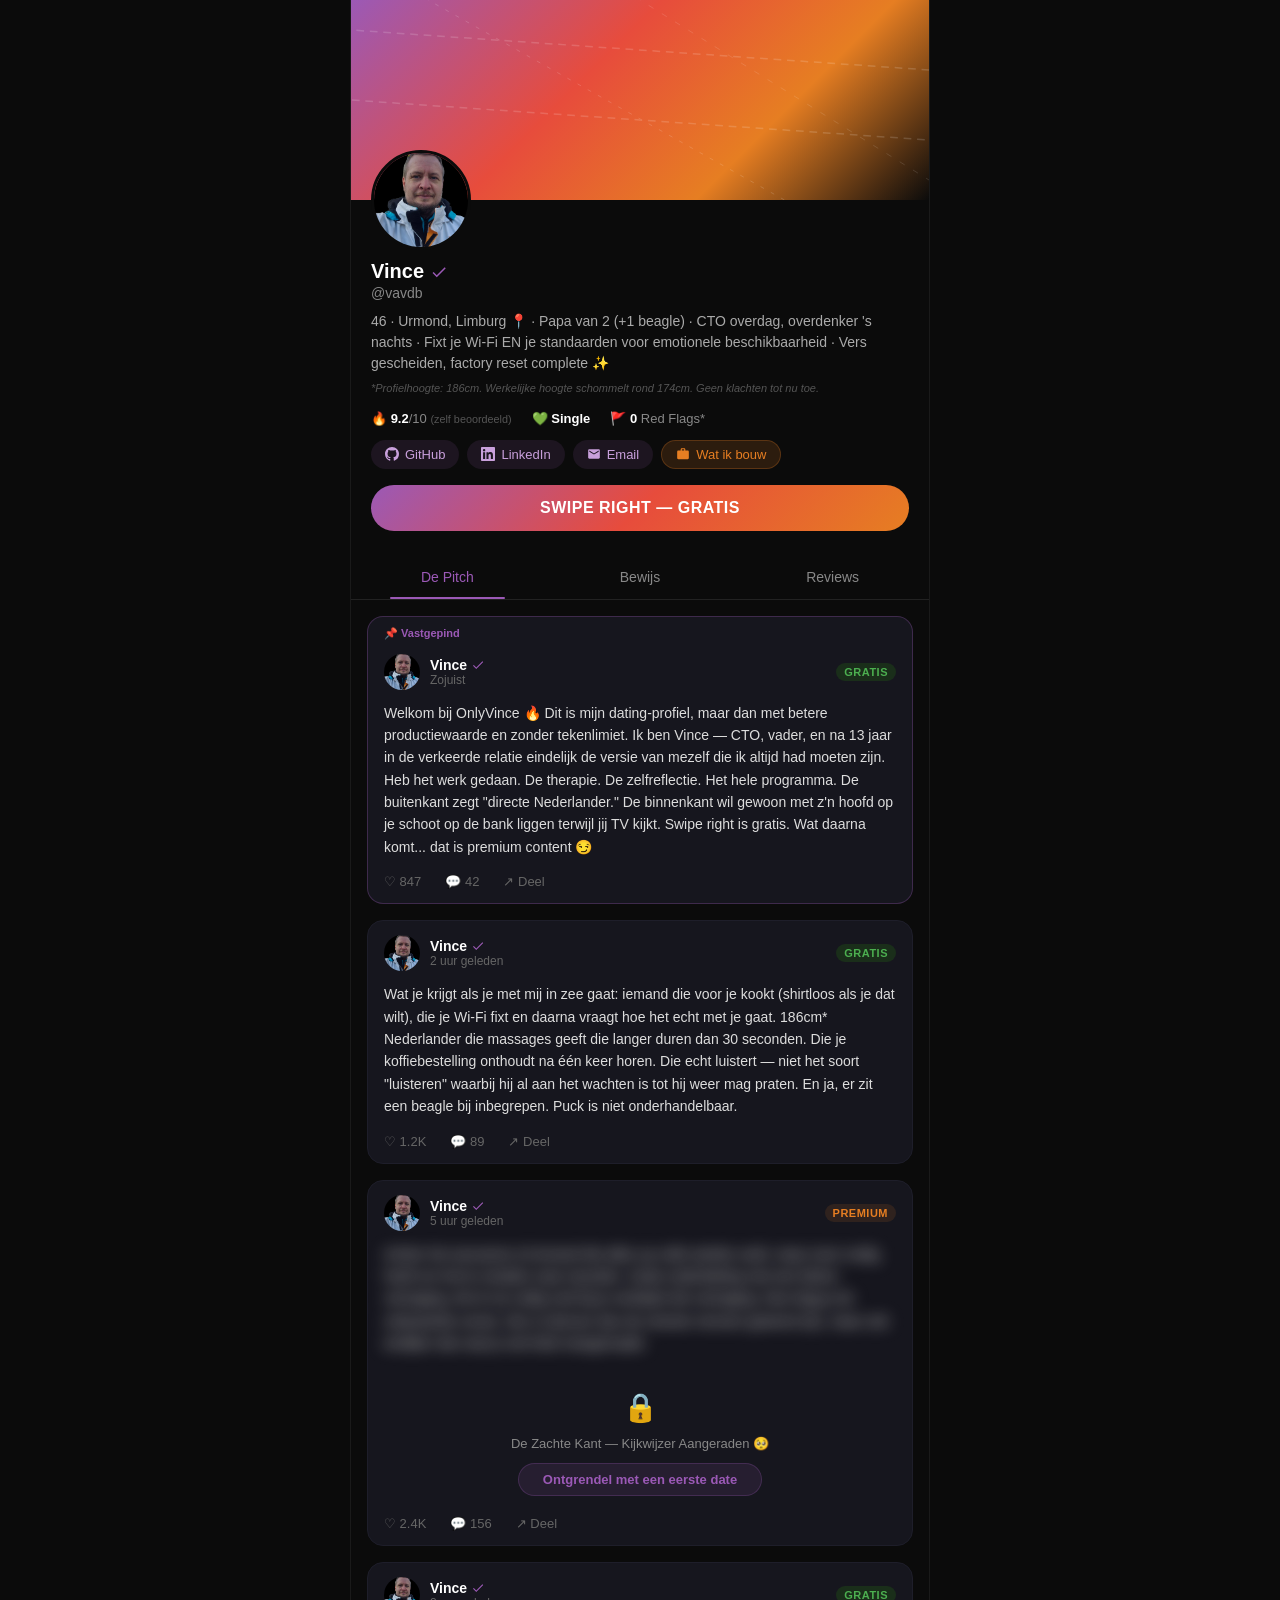
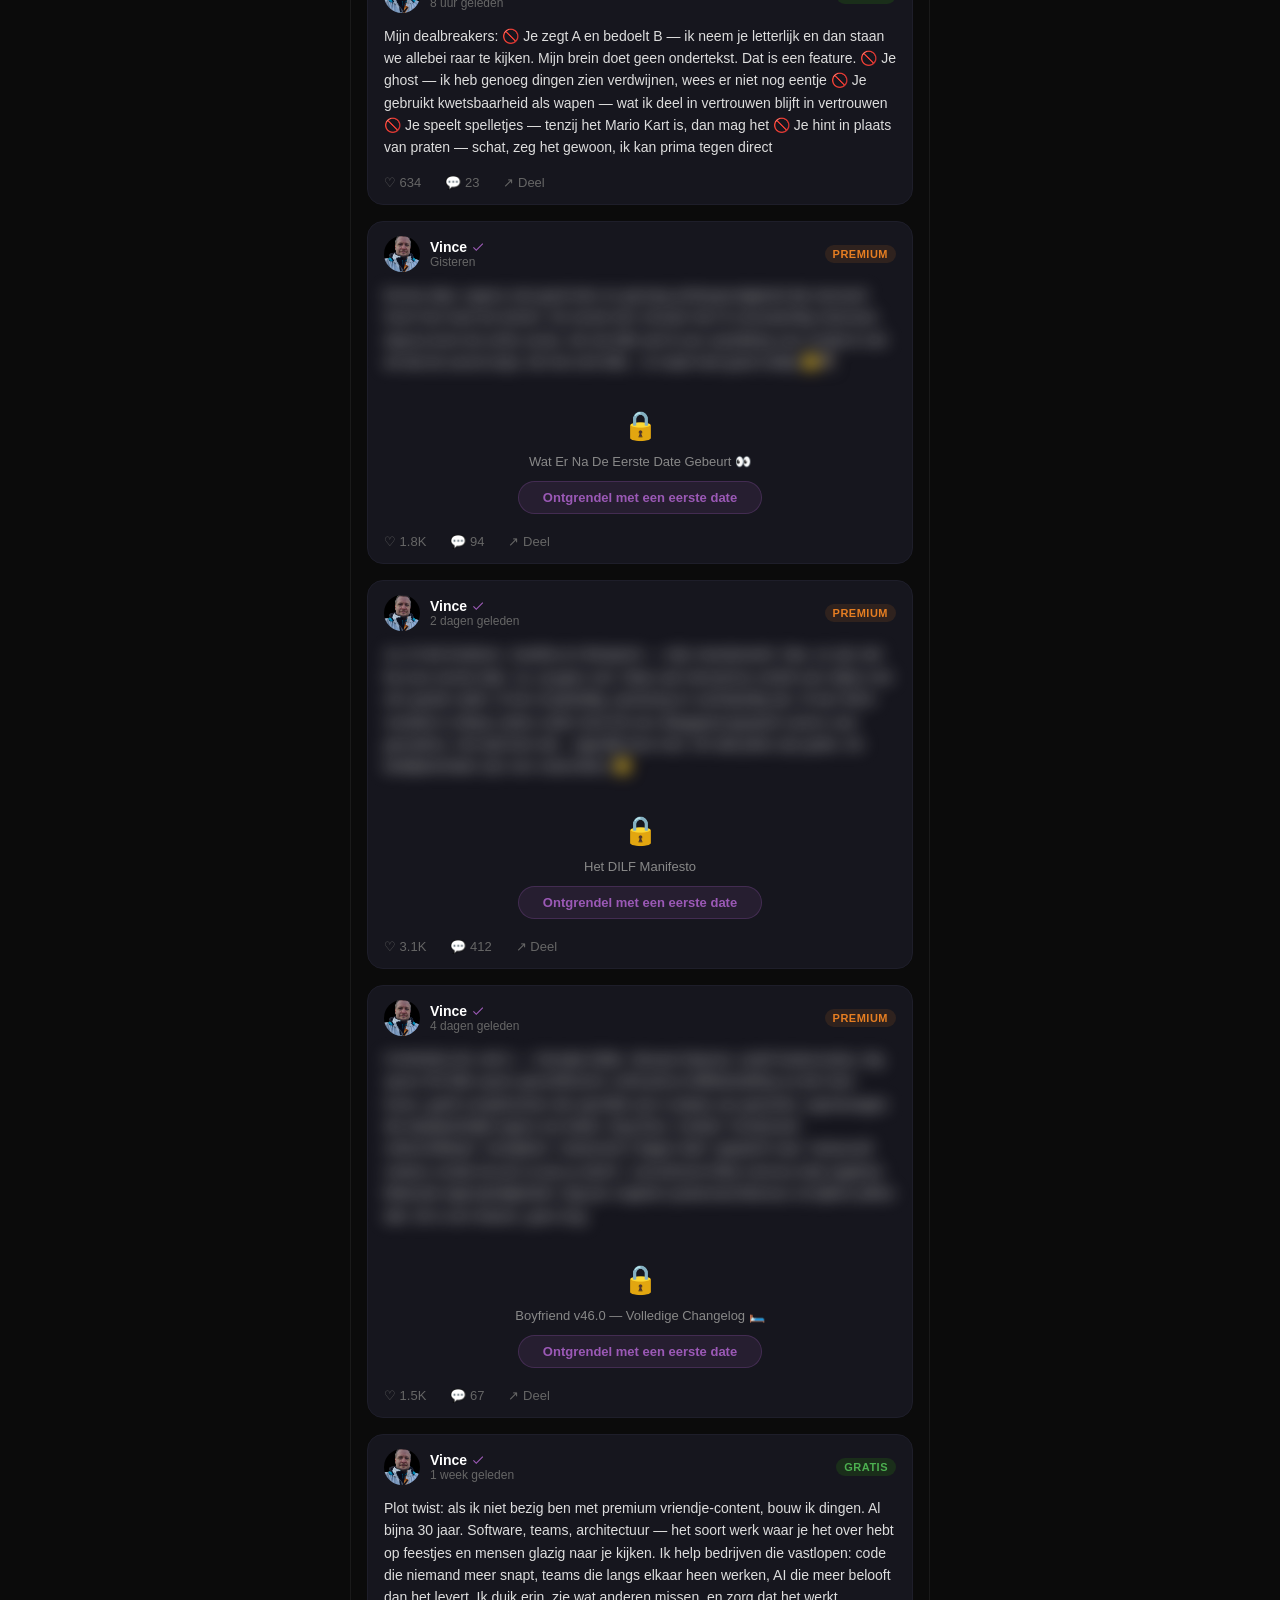
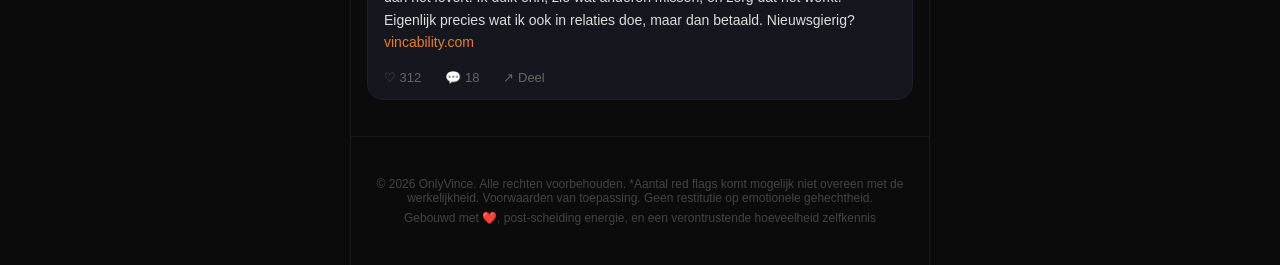
==== index2.html @ 075abcf3 "Add redesigned Dutch version with vincentologie visual identity New index2.html + styles2.css with p" ====
<!DOCTYPE html>
<html lang="nl">
<head>
  <meta charset="UTF-8">
  <meta name="viewport" content="width=device-width, initial-scale=1.0">
  <title>OnlyVince — Waarom Genoegen Nemen Met Minder?</title>
  <meta name="description" content="Vince. 46. Developer. Papa. Licht ontspoord. Accepteert nu sollicitaties.">
  <link rel="stylesheet" href="styles2.css">
  <link rel="icon" href="data:image/svg+xml,<svg xmlns='http://www.w3.org/2000/svg' viewBox='0 0 100 100'><text y='.9em' font-size='90'>🔥</text></svg>">
</head>
<body>
  <div class="page">

    <!-- Cover Banner -->
    <div class="cover">
      <svg viewBox="0 0 600 200" preserveAspectRatio="none">
        <line x1="0" y1="30" x2="600" y2="70" stroke="#fff" stroke-width="1.5" stroke-dasharray="8,6">
          <animate attributeName="stroke-dashoffset" from="0" to="-28" dur="2s" repeatCount="indefinite"/>
        </line>
        <line x1="0" y1="100" x2="600" y2="140" stroke="#fff" stroke-width="1.5" stroke-dasharray="8,6">
          <animate attributeName="stroke-dashoffset" from="0" to="28" dur="3s" repeatCount="indefinite"/>
        </line>
        <line x1="80" y1="0" x2="450" y2="200" stroke="#fff" stroke-width="1" stroke-dasharray="4,8">
          <animate attributeName="stroke-dashoffset" from="0" to="-24" dur="4s" repeatCount="indefinite"/>
        </line>
        <line x1="300" y1="0" x2="600" y2="180" stroke="#fff" stroke-width="0.8" stroke-dasharray="6,10">
          <animate attributeName="stroke-dashoffset" from="0" to="20" dur="5s" repeatCount="indefinite"/>
        </line>
      </svg>
    </div>

    <!-- Profile -->
    <div class="profile">
      <img src="assets/profile.jpg" alt="Vince" class="avatar">

      <div class="profile-name">
        Vince
        <svg class="verified" viewBox="0 0 24 24" width="18" height="18" fill="#9b59b6">
          <path d="M9 16.17L4.83 12l-1.42 1.41L9 19 21 7l-1.41-1.41L9 16.17z"/>
        </svg>
      </div>
      <div class="profile-handle">@vavdb</div>
      <div class="profile-bio">
        46 &middot; Urmond, Limburg 📍 &middot; Papa van 2 (+1 beagle) &middot; CTO overdag, overdenker 's nachts &middot; Fixt je Wi-Fi EN je standaarden voor emotionele beschikbaarheid &middot; Vers gescheiden, factory reset complete ✨
        <span class="fine-print">*Profielhoogte: 186cm. Werkelijke hoogte schommelt rond 174cm. Geen klachten tot nu toe.</span>
      </div>

      <!-- Dating Stats -->
      <div class="stats">
        <span>🔥 <strong>9.2</strong>/10 <small style="color:#555">(zelf beoordeeld)</small></span>
        <span>💚 <strong>Single</strong></span>
        <span>🚩 <strong>0</strong> Red Flags*</span>
      </div>

      <!-- Social Links -->
      <div class="social-links">
        <a href="https://github.com/vavdb" target="_blank" rel="noopener" class="social-link">
          <svg viewBox="0 0 24 24"><path d="M12 0C5.37 0 0 5.37 0 12c0 5.31 3.435 9.795 8.205 11.385.6.105.825-.255.825-.57 0-.285-.015-1.23-.015-2.235-3.015.555-3.795-.735-4.035-1.41-.135-.345-.72-1.41-1.23-1.695-.42-.225-1.02-.78-.015-.795.945-.015 1.62.87 1.845 1.23 1.08 1.815 2.805 1.305 3.495.99.105-.78.42-1.305.765-1.605-2.67-.3-5.46-1.335-5.46-5.925 0-1.305.465-2.385 1.23-3.225-.12-.3-.54-1.53.12-3.18 0 0 1.005-.315 3.3 1.23.96-.27 1.98-.405 3-.405s2.04.135 3 .405c2.295-1.56 3.3-1.23 3.3-1.23.66 1.65.24 2.88.12 3.18.765.84 1.23 1.905 1.23 3.225 0 4.605-2.805 5.625-5.475 5.925.435.375.81 1.095.81 2.22 0 1.605-.015 2.895-.015 3.3 0 .315.225.69.825.57A12.02 12.02 0 0024 12c0-6.63-5.37-12-12-12z"/></svg>
          GitHub
        </a>
        <a href="https://linkedin.com/in/vavdb" target="_blank" rel="noopener" class="social-link">
          <svg viewBox="0 0 24 24"><path d="M20.447 20.452h-3.554v-5.569c0-1.328-.027-3.037-1.852-3.037-1.853 0-2.136 1.445-2.136 2.939v5.667H9.351V9h3.414v1.561h.046c.477-.9 1.637-1.85 3.37-1.85 3.601 0 4.267 2.37 4.267 5.455v6.286zM5.337 7.433a2.062 2.062 0 01-2.063-2.065 2.064 2.064 0 112.063 2.065zm1.782 13.019H3.555V9h3.564v11.452zM22.225 0H1.771C.792 0 0 .774 0 1.729v20.542C0 23.227.792 24 1.771 24h20.451C23.2 24 24 23.227 24 22.271V1.729C24 .774 23.2 0 22.222 0h.003z"/></svg>
          LinkedIn
        </a>
        <a href="mailto:vince@onlyvince.net" class="social-link">
          <svg viewBox="0 0 24 24"><path d="M20 4H4c-1.1 0-2 .9-2 2v12c0 1.1.9 2 2 2h16c1.1 0 2-.9 2-2V6c0-1.1-.9-2-2-2zm0 4l-8 5-8-5V6l8 5 8-5v2z"/></svg>
          Email
        </a>
        <a href="https://www.vincability.com/" target="_blank" rel="noopener" class="social-link accent">
          <svg viewBox="0 0 24 24"><path d="M20 6h-4V4c0-1.11-.89-2-2-2h-4c-1.11 0-2 .89-2 2v2H4c-1.11 0-2 .89-2 2v11c0 1.11.89 2 2 2h16c1.11 0 2-.89 2-2V8c0-1.11-.89-2-2-2zm-6 0h-4V4h4v2z"/></svg>
          Wat ik bouw
        </a>
      </div>

      <!-- Subscribe / Swipe Right -->
      <a href="https://wa.me/31612960436?text=Ik%20heb%20naar%20rechts%20geswiped%20%F0%9F%91%80" class="subscribe-btn" target="_blank" rel="noopener">
        Swipe Right — Gratis
      </a>
    </div>

    <!-- Tabs -->
    <div class="tabs">
      <div class="tab active">De Pitch</div>
      <div class="tab">Bewijs</div>
      <div class="tab">Reviews</div>
    </div>

    <!-- Feed -->
    <div class="feed">

      <!-- Pinned Post: De Pitch -->
      <div class="post pinned">
        <div class="pinned-badge">📌 Vastgepind</div>
        <div class="post-header">
          <img src="assets/profile.jpg" alt="Vince" class="post-avatar">
          <div class="post-meta">
            <div class="post-author">
              Vince
              <svg class="verified" viewBox="0 0 24 24" width="14" height="14" fill="#9b59b6">
                <path d="M9 16.17L4.83 12l-1.42 1.41L9 19 21 7l-1.41-1.41L9 16.17z"/>
              </svg>
            </div>
            <div class="post-time">Zojuist</div>
          </div>
          <span class="post-label free">Gratis</span>
        </div>
        <div class="post-body">
          <p class="post-text">Welkom bij OnlyVince 🔥 Dit is mijn dating-profiel, maar dan met betere productiewaarde en zonder tekenlimiet. Ik ben Vince — CTO, vader, en na 13 jaar in de verkeerde relatie eindelijk de versie van mezelf die ik altijd had moeten zijn. Heb het werk gedaan. De therapie. De zelfreflectie. Het hele programma. De buitenkant zegt "directe Nederlander." De binnenkant wil gewoon met z'n hoofd op je schoot op de bank liggen terwijl jij TV kijkt. Swipe right is gratis. Wat daarna komt... dat is premium content 😏</p>
        </div>
        <div class="post-actions">
          <span class="post-action" onclick="showToast('❤️ Dit vind je leuk')">♡ 847</span>
          <span class="post-action" onclick="showToast('💬 Stuur liever een DM')">💬 42</span>
          <span class="post-action" onclick="showToast('🔗 Deel me met je single vriendinnen')">↗ Deel</span>
        </div>
      </div>

      <!-- Free Post: Wat ik meebring -->
      <div class="post">
        <div class="post-header">
          <img src="assets/profile.jpg" alt="Vince" class="post-avatar">
          <div class="post-meta">
            <div class="post-author">
              Vince
              <svg class="verified" viewBox="0 0 24 24" width="14" height="14" fill="#9b59b6">
                <path d="M9 16.17L4.83 12l-1.42 1.41L9 19 21 7l-1.41-1.41L9 16.17z"/>
              </svg>
            </div>
            <div class="post-time">2 uur geleden</div>
          </div>
          <span class="post-label free">Gratis</span>
        </div>
        <div class="post-body">
          <p class="post-text">Wat je krijgt als je met mij in zee gaat: iemand die voor je kookt (shirtloos als je dat wilt), die je Wi-Fi fixt en daarna vraagt hoe het echt met je gaat. 186cm* Nederlander die massages geeft die langer duren dan 30 seconden. Die je koffiebestelling onthoudt na één keer horen. Die echt luistert — niet het soort "luisteren" waarbij hij al aan het wachten is tot hij weer mag praten. En ja, er zit een beagle bij inbegrepen. Puck is niet onderhandelbaar.</p>
        </div>
        <div class="post-actions">
          <span class="post-action" onclick="showToast('❤️ Dit vind je leuk')">♡ 1.2K</span>
          <span class="post-action" onclick="showToast('💬 Stuur liever een DM')">💬 89</span>
          <span class="post-action" onclick="showToast('🔗 Deel me met je single vriendinnen')">↗ Deel</span>
        </div>
      </div>

      <!-- Premium Post: Echte Gevoelens -->
      <div class="post">
        <div class="post-header">
          <img src="assets/profile.jpg" alt="Vince" class="post-avatar">
          <div class="post-meta">
            <div class="post-author">
              Vince
              <svg class="verified" viewBox="0 0 24 24" width="14" height="14" fill="#9b59b6">
                <path d="M9 16.17L4.83 12l-1.42 1.41L9 19 21 7l-1.41-1.41L9 16.17z"/>
              </svg>
            </div>
            <div class="post-time">5 uur geleden</div>
          </div>
          <span class="post-label premium">Premium</span>
        </div>
        <div class="post-body">
          <p class="post-text blurred">Achter het sarcasme zit iemand die alles op volle sterkte voelt, maar even nodig heeft om het te vertalen naar woorden. Zoals ondertiteling met een kleine vertraging. Als ik me veilig voel bij je verdwijnt die vertraging. Dan krijg je de onbewerkte versie. Die is intenser dan de meeste mensen gewend zijn, maar ook eerlijker dan wat je ooit hebt meegemaakt.</p>
        </div>
        <div class="locked-overlay">
          <div class="lock-icon">🔒</div>
          <div class="lock-text">De Zachte Kant — Kijkwijzer Aangeraden 🥺</div>
          <button class="unlock-btn" onclick="window.open('https://wa.me/31612960436?text=Ik%20wil%20de%20premium%20content%20ontgrendelen%20%F0%9F%94%93','_blank')">Ontgrendel met een eerste date</button>
        </div>
        <div class="post-actions">
          <span class="post-action">♡ 2.4K</span>
          <span class="post-action">💬 156</span>
          <span class="post-action">↗ Deel</span>
        </div>
      </div>

      <!-- Free Post: Dealbreakers -->
      <div class="post">
        <div class="post-header">
          <img src="assets/profile.jpg" alt="Vince" class="post-avatar">
          <div class="post-meta">
            <div class="post-author">
              Vince
              <svg class="verified" viewBox="0 0 24 24" width="14" height="14" fill="#9b59b6">
                <path d="M9 16.17L4.83 12l-1.42 1.41L9 19 21 7l-1.41-1.41L9 16.17z"/>
              </svg>
            </div>
            <div class="post-time">8 uur geleden</div>
          </div>
          <span class="post-label free">Gratis</span>
        </div>
        <div class="post-body">
          <p class="post-text">Mijn dealbreakers: 🚫 Je zegt A en bedoelt B — ik neem je letterlijk en dan staan we allebei raar te kijken. Mijn brein doet geen ondertekst. Dat is een feature. 🚫 Je ghost — ik heb genoeg dingen zien verdwijnen, wees er niet nog eentje 🚫 Je gebruikt kwetsbaarheid als wapen — wat ik deel in vertrouwen blijft in vertrouwen 🚫 Je speelt spelletjes — tenzij het Mario Kart is, dan mag het 🚫 Je hint in plaats van praten — schat, zeg het gewoon, ik kan prima tegen direct</p>
        </div>
        <div class="post-actions">
          <span class="post-action" onclick="showToast('❤️ Dit vind je leuk')">♡ 634</span>
          <span class="post-action" onclick="showToast('💬 Stuur liever een DM')">💬 23</span>
          <span class="post-action" onclick="showToast('🔗 Deel me met je single vriendinnen')">↗ Deel</span>
        </div>
      </div>

      <!-- Premium Post: Hoe een date eruitziet -->
      <div class="post">
        <div class="post-header">
          <img src="assets/profile.jpg" alt="Vince" class="post-avatar">
          <div class="post-meta">
            <div class="post-author">
              Vince
              <svg class="verified" viewBox="0 0 24 24" width="14" height="14" fill="#9b59b6">
                <path d="M9 16.17L4.83 12l-1.42 1.41L9 19 21 7l-1.41-1.41L9 16.17z"/>
              </svg>
            </div>
            <div class="post-time">Gisteren</div>
          </div>
          <span class="post-label premium">Premium</span>
        </div>
        <div class="post-body">
          <p class="post-text blurred">Eerste date: ergens met goed eten en genoeg achtergrondgeluid dat niemand hoort hoe hard we lachen. De eerste tien minuten ben ik zenuwachtig charmant, daarna komt de echte versie. Als het klikt stel ik een wandeling voor omdat ik niet wil dat de avond stopt. Als het echt klikt... ik maak heel goed ontbijt 😏🍳</p>
        </div>
        <div class="locked-overlay">
          <div class="lock-icon">🔒</div>
          <div class="lock-text">Wat Er Na De Eerste Date Gebeurt 👀</div>
          <button class="unlock-btn" onclick="window.open('https://wa.me/31612960436?text=Ik%20wil%20de%20premium%20content%20ontgrendelen%20%F0%9F%94%93','_blank')">Ontgrendel met een eerste date</button>
        </div>
        <div class="post-actions">
          <span class="post-action">♡ 1.8K</span>
          <span class="post-action">💬 94</span>
          <span class="post-action">↗ Deel</span>
        </div>
      </div>

      <!-- Premium Post: Het vader-ding -->
      <div class="post">
        <div class="post-header">
          <img src="assets/profile.jpg" alt="Vince" class="post-avatar">
          <div class="post-meta">
            <div class="post-author">
              Vince
              <svg class="verified" viewBox="0 0 24 24" width="14" height="14" fill="#9b59b6">
                <path d="M9 16.17L4.83 12l-1.42 1.41L9 19 21 7l-1.41-1.41L9 16.17z"/>
              </svg>
            </div>
            <div class="post-time">2 dagen geleden</div>
          </div>
          <span class="post-label premium">Premium</span>
        </div>
        <div class="post-body">
          <p class="post-text blurred">Ja, ik heb kinderen. Josefina en Benjamin — mijn meesterwerk. Nee, ze zijn niet bij onze eerste date. Ja, zij gaan voor. Maar wat niemand je vertelt over daten met een goede vader: ik kan al geduldig, aanwezig en zachtaardig zijn. Ik kan IKEA-meubels in elkaar zetten onder druk EN een diepgaand gesprek voeren over gevoelens. Het dad bod valt... eigenlijk best mee. De dad jokes zijn gratis. De bedtijdverhalen zijn voor subscribers 😏</p>
        </div>
        <div class="locked-overlay">
          <div class="lock-icon">🔒</div>
          <div class="lock-text">Het DILF Manifesto</div>
          <button class="unlock-btn" onclick="window.open('https://wa.me/31612960436?text=Ik%20wil%20de%20premium%20content%20ontgrendelen%20%F0%9F%94%93','_blank')">Ontgrendel met een eerste date</button>
        </div>
        <div class="post-actions">
          <span class="post-action">♡ 3.1K</span>
          <span class="post-action">💬 412</span>
          <span class="post-action">↗ Deel</span>
        </div>
      </div>

      <!-- Premium Post: Boyfriend Changelog -->
      <div class="post">
        <div class="post-header">
          <img src="assets/profile.jpg" alt="Vince" class="post-avatar">
          <div class="post-meta">
            <div class="post-author">
              Vince
              <svg class="verified" viewBox="0 0 24 24" width="14" height="14" fill="#9b59b6">
                <path d="M9 16.17L4.83 12l-1.42 1.41L9 19 21 7l-1.41-1.41L9 16.17z"/>
              </svg>
            </div>
            <div class="post-time">4 dagen geleden</div>
          </div>
          <span class="post-label premium">Premium</span>
        </div>
        <div class="post-body">
          <p class="post-text blurred">CHANGELOG v46.0 — Vriendje Editie. Nieuwe features: actief luistermodus, big spoon EN little spoon gecertificeerd, onthoudt je koffiebestelling na één keer horen, geeft complimenten die specifiek zijn in plaats van generiek, rugmassages die daadwerkelijk ergens toe leiden. Bug fixes: module "emotioneel onbeschikbaar" verwijderd, "antwoordt 3 dagen later" gepatcht naar "antwoordt meteen omdat hij toch al aan je dacht", commitment-fobie memory leak opgelost. Bekende eigenaardigheden: legt per ongeluk systeemarchitectuur uit tijdens pillow talk. Dit is een feature, geen bug.</p>
        </div>
        <div class="locked-overlay">
          <div class="lock-icon">🔒</div>
          <div class="lock-text">Boyfriend v46.0 — Volledige Changelog 🛏️</div>
          <button class="unlock-btn" onclick="window.open('https://wa.me/31612960436?text=Ik%20wil%20de%20premium%20content%20ontgrendelen%20%F0%9F%94%93','_blank')">Ontgrendel met een eerste date</button>
        </div>
        <div class="post-actions">
          <span class="post-action">♡ 1.5K</span>
          <span class="post-action">💬 67</span>
          <span class="post-action">↗ Deel</span>
        </div>
      </div>

      <!-- Free Post: Wat ik bouw als ik niet hier ben -->
      <div class="post">
        <div class="post-header">
          <img src="assets/profile.jpg" alt="Vince" class="post-avatar">
          <div class="post-meta">
            <div class="post-author">
              Vince
              <svg class="verified" viewBox="0 0 24 24" width="14" height="14" fill="#9b59b6">
                <path d="M9 16.17L4.83 12l-1.42 1.41L9 19 21 7l-1.41-1.41L9 16.17z"/>
              </svg>
            </div>
            <div class="post-time">1 week geleden</div>
          </div>
          <span class="post-label free">Gratis</span>
        </div>
        <div class="post-body">
          <p class="post-text">Plot twist: als ik niet bezig ben met premium vriendje-content, bouw ik dingen. Al bijna 30 jaar. Software, teams, architectuur — het soort werk waar je het over hebt op feestjes en mensen glazig naar je kijken. Ik help bedrijven die vastlopen: code die niemand meer snapt, teams die langs elkaar heen werken, AI die meer belooft dan het levert. Ik duik erin, zie wat anderen missen, en zorg dat het werkt. Eigenlijk precies wat ik ook in relaties doe, maar dan betaald. Nieuwsgierig? <a href="https://www.vincability.com/" target="_blank" rel="noopener" style="color:#e67e22;">vincability.com</a></p>
        </div>
        <div class="post-actions">
          <span class="post-action" onclick="showToast('❤️ Dit vind je leuk')">♡ 312</span>
          <span class="post-action" onclick="showToast('💬 Stuur liever een DM')">💬 18</span>
          <span class="post-action" onclick="showToast('🔗 Deel me met je single vriendinnen')">↗ Deel</span>
        </div>
      </div>

    </div>

    <!-- Footer -->
    <div class="site-footer">
      <p>&copy; 2026 OnlyVince. Alle rechten voorbehouden. *Aantal red flags komt mogelijk niet overeen met de werkelijkheid. Voorwaarden van toepassing. Geen restitutie op emotionele gehechtheid.</p>
      <p style="margin-top:6px;">Gebouwd met ❤️, post-scheiding energie, en een verontrustende hoeveelheid zelfkennis</p>
    </div>

  </div>

  <!-- Toast -->
  <div class="toast" id="toast"></div>

  <script>
    function showToast(message) {
      const toast = document.getElementById('toast');
      toast.textContent = message;
      toast.classList.add('show');
      setTimeout(() => toast.classList.remove('show'), 2500);
    }
  </script>
</body>
</html>
---- styles2.css ----
* {
  margin: 0;
  padding: 0;
  box-sizing: border-box;
}

body {
  background: #0b0b0b;
  color: #fff;
  font-family: -apple-system, BlinkMacSystemFont, 'Segoe UI', Roboto, Helvetica, Arial, sans-serif;
  min-height: 100vh;
  display: flex;
  justify-content: center;
}

a {
  color: inherit;
  text-decoration: none;
}

.page {
  width: 100%;
  max-width: 580px;
  border-left: 1px solid #1a1a1a;
  border-right: 1px solid #1a1a1a;
  min-height: 100vh;
}

/* Cover Banner */
.cover {
  height: 200px;
  background: linear-gradient(135deg, #9b59b6 0%, #e74c3c 40%, #e67e22 70%, #0b0b0b 100%);
  position: relative;
  overflow: hidden;
}

.cover svg {
  position: absolute;
  top: 0;
  left: 0;
  width: 100%;
  height: 100%;
  opacity: 0.15;
}

/* Profile Section */
.profile {
  position: relative;
  padding: 60px 20px 16px;
}

.avatar {
  position: absolute;
  top: -50px;
  left: 20px;
  width: 100px;
  height: 100px;
  border-radius: 50%;
  border: 3px solid #0b0b0b;
  object-fit: cover;
  background: #1a1a2e;
}

.profile-name {
  font-size: 20px;
  font-weight: 700;
  display: flex;
  align-items: center;
  gap: 6px;
}

.verified {
  color: #9b59b6;
  font-size: 16px;
}

.profile-handle {
  color: #888;
  font-size: 14px;
  margin-top: 2px;
}

.profile-bio {
  color: #aaa;
  font-size: 14px;
  margin-top: 10px;
  line-height: 1.5;
}

.profile-bio .fine-print {
  display: block;
  margin-top: 6px;
  font-size: 11px;
  color: #555;
  font-style: italic;
}

/* Stats Row */
.stats {
  display: flex;
  gap: 20px;
  margin-top: 14px;
  font-size: 13px;
  color: #888;
}

.stats span strong {
  color: #fff;
}

/* Social Links */
.social-links {
  display: flex;
  flex-wrap: wrap;
  gap: 8px;
  margin-top: 14px;
}

.social-link {
  background: rgba(155, 89, 182, 0.12);
  color: #c9a0dc;
  padding: 6px 14px;
  border-radius: 20px;
  font-size: 13px;
  font-weight: 500;
  transition: background 0.2s, transform 0.1s;
  display: flex;
  align-items: center;
  gap: 6px;
}

.social-link:hover {
  background: rgba(155, 89, 182, 0.22);
  transform: translateY(-1px);
}

.social-link svg {
  width: 14px;
  height: 14px;
  fill: currentColor;
}

.social-link.accent {
  background: rgba(230, 126, 34, 0.15);
  color: #e67e22;
  border: 1px solid rgba(230, 126, 34, 0.25);
}

.social-link.accent:hover {
  background: rgba(230, 126, 34, 0.25);
}

/* Subscribe Button */
.subscribe-btn {
  display: block;
  width: 100%;
  margin-top: 16px;
  padding: 14px;
  background: linear-gradient(135deg, #9b59b6, #e74c3c, #e67e22);
  color: #fff;
  border: none;
  border-radius: 24px;
  font-size: 16px;
  font-weight: 700;
  cursor: pointer;
  text-align: center;
  text-transform: uppercase;
  letter-spacing: 0.5px;
  transition: opacity 0.2s, transform 0.1s;
}

.subscribe-btn:hover {
  opacity: 0.9;
  transform: translateY(-1px);
}

/* Tabs */
.tabs {
  display: flex;
  border-bottom: 1px solid #222;
  margin-top: 8px;
}

.tab {
  flex: 1;
  text-align: center;
  padding: 14px 0;
  font-size: 14px;
  font-weight: 500;
  color: #888;
  cursor: pointer;
  position: relative;
  transition: color 0.2s;
}

.tab:hover {
  color: #aaa;
}

.tab.active {
  color: #9b59b6;
}

.tab.active::after {
  content: '';
  position: absolute;
  bottom: 0;
  left: 20%;
  right: 20%;
  height: 2px;
  background: #9b59b6;
  border-radius: 2px;
}

/* Feed */
.feed {
  padding: 16px;
  display: flex;
  flex-direction: column;
  gap: 16px;
}

/* Post */
.post {
  background: #16161e;
  border-radius: 16px;
  overflow: hidden;
  border: 1px solid #1e1e2a;
}

.post-header {
  display: flex;
  align-items: center;
  gap: 10px;
  padding: 14px 16px 0;
}

.post-avatar {
  width: 36px;
  height: 36px;
  border-radius: 50%;
  object-fit: cover;
}

.post-meta {
  flex: 1;
}

.post-author {
  font-size: 14px;
  font-weight: 600;
  display: flex;
  align-items: center;
  gap: 4px;
}

.post-author .verified {
  font-size: 12px;
}

.post-time {
  font-size: 12px;
  color: #666;
}

.post-label {
  font-size: 11px;
  padding: 3px 8px;
  border-radius: 10px;
  font-weight: 600;
  text-transform: uppercase;
  letter-spacing: 0.5px;
}

.post-label.free {
  background: #1a2e1a;
  color: #4caf50;
}

.post-label.premium {
  background: rgba(230, 126, 34, 0.12);
  color: #e67e22;
}

.post-body {
  padding: 12px 16px 16px;
}

.post-text {
  font-size: 14px;
  line-height: 1.6;
  color: #ddd;
}

.post-text.blurred {
  filter: blur(8px);
  user-select: none;
  pointer-events: none;
}

/* Locked Overlay */
.locked-overlay {
  display: flex;
  flex-direction: column;
  align-items: center;
  justify-content: center;
  padding: 20px;
  text-align: center;
  gap: 8px;
}

.locked-overlay .lock-icon {
  font-size: 28px;
  margin-bottom: 4px;
}

.locked-overlay .lock-text {
  color: #888;
  font-size: 13px;
}

.locked-overlay .unlock-btn {
  background: rgba(155, 89, 182, 0.12);
  color: #9b59b6;
  border: 1px solid rgba(155, 89, 182, 0.25);
  padding: 8px 24px;
  border-radius: 20px;
  font-size: 13px;
  font-weight: 600;
  cursor: pointer;
  margin-top: 4px;
  transition: background 0.2s;
}

.locked-overlay .unlock-btn:hover {
  background: rgba(155, 89, 182, 0.25);
}

/* Post Actions */
.post-actions {
  display: flex;
  gap: 24px;
  padding: 0 16px 14px;
  color: #666;
  font-size: 13px;
}

.post-action {
  display: flex;
  align-items: center;
  gap: 6px;
  cursor: pointer;
  transition: color 0.2s;
}

.post-action:hover {
  color: #9b59b6;
}

/* Pinned Post */
.post.pinned {
  border-color: rgba(155, 89, 182, 0.3);
  border-width: 1px;
}

.pinned-badge {
  font-size: 11px;
  color: #9b59b6;
  display: flex;
  align-items: center;
  gap: 4px;
  padding: 10px 16px 0;
  font-weight: 600;
}

/* Footer */
.site-footer {
  text-align: center;
  padding: 40px 20px;
  color: #444;
  font-size: 12px;
  border-top: 1px solid #1a1a1a;
  margin-top: 20px;
}

.site-footer a {
  color: #9b59b6;
}

/* Toast notification */
.toast {
  position: fixed;
  bottom: 30px;
  left: 50%;
  transform: translateX(-50%) translateY(100px);
  background: #1a1a2e;
  color: #9b59b6;
  padding: 12px 24px;
  border-radius: 12px;
  border: 1px solid #9b59b6;
  font-size: 14px;
  font-weight: 500;
  opacity: 0;
  transition: transform 0.3s ease, opacity 0.3s ease;
  z-index: 100;
  pointer-events: none;
}

.toast.show {
  transform: translateX(-50%) translateY(0);
  opacity: 1;
}

/* Responsive */
@media (max-width: 580px) {
  .page {
    border: none;
  }

  .cover {
    height: 160px;
  }

  .avatar {
    width: 80px;
    height: 80px;
    top: -40px;
  }

  .profile {
    padding-top: 50px;
  }
}
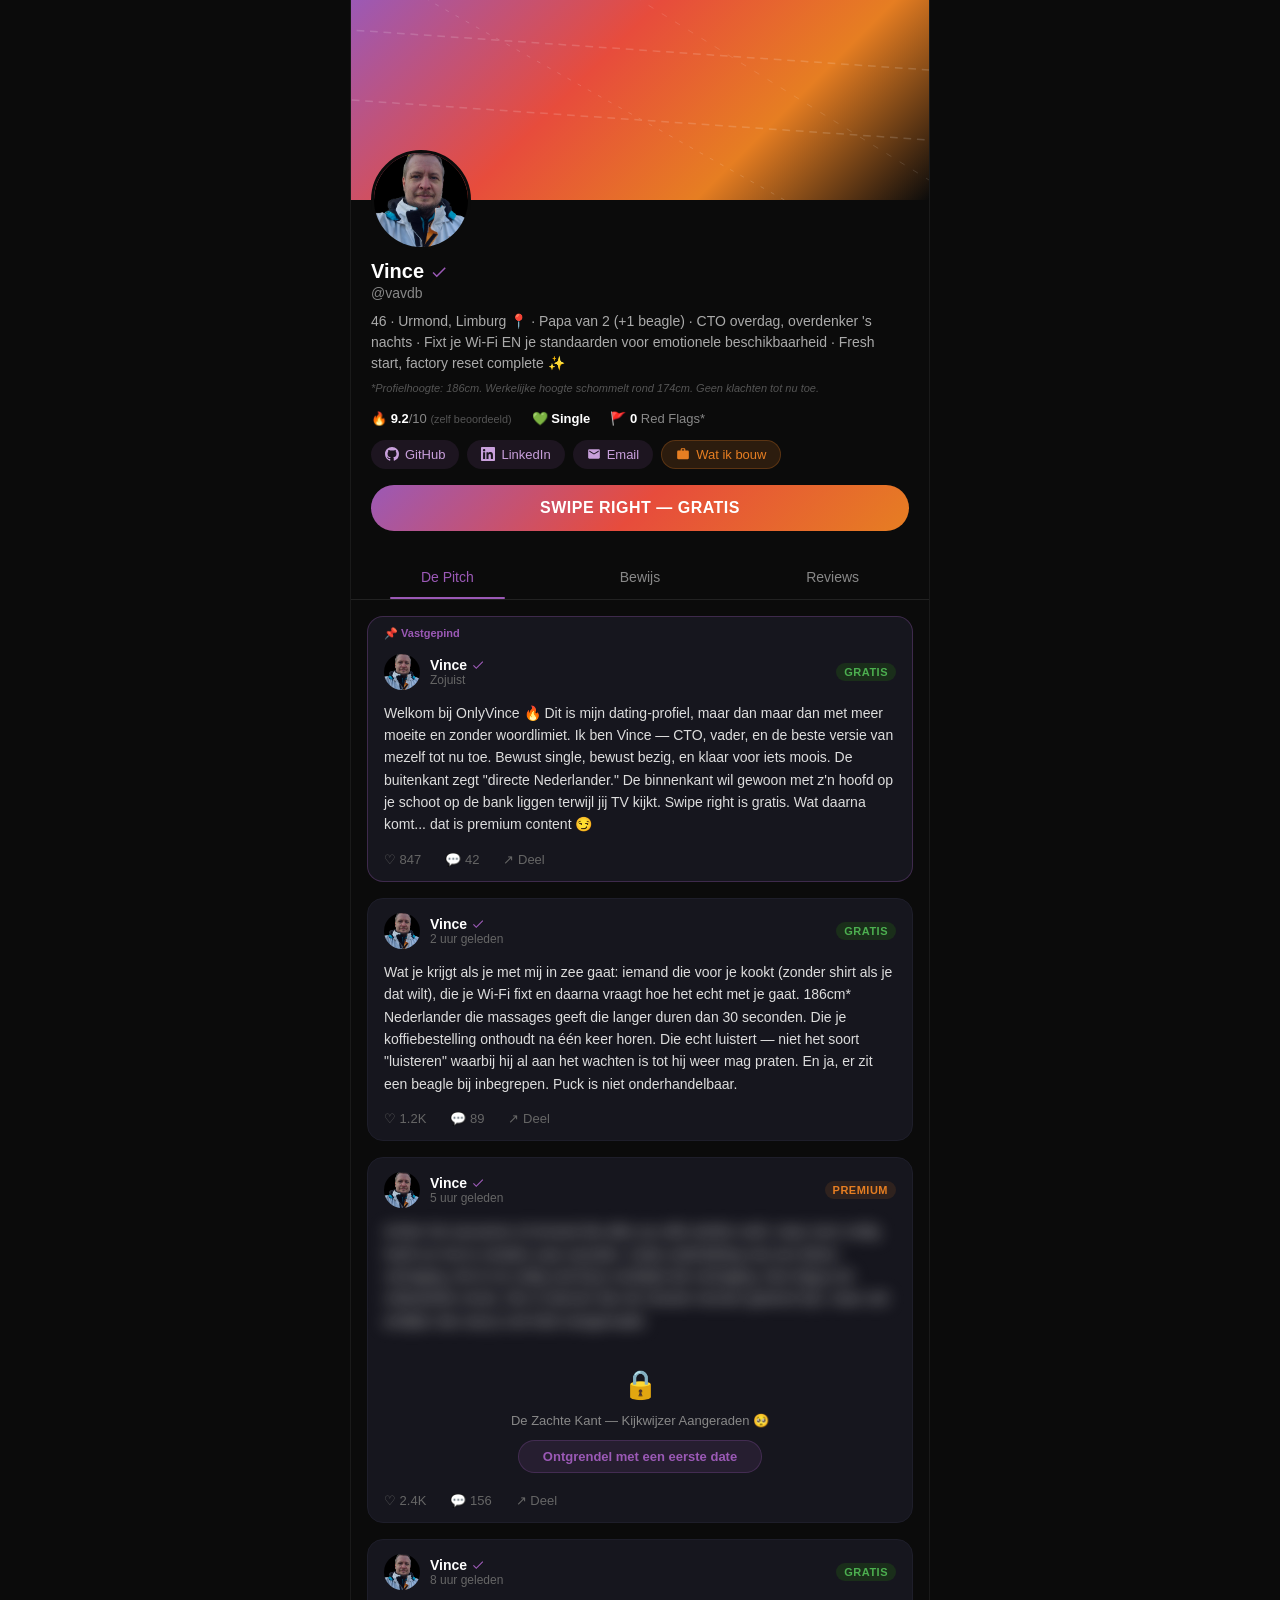
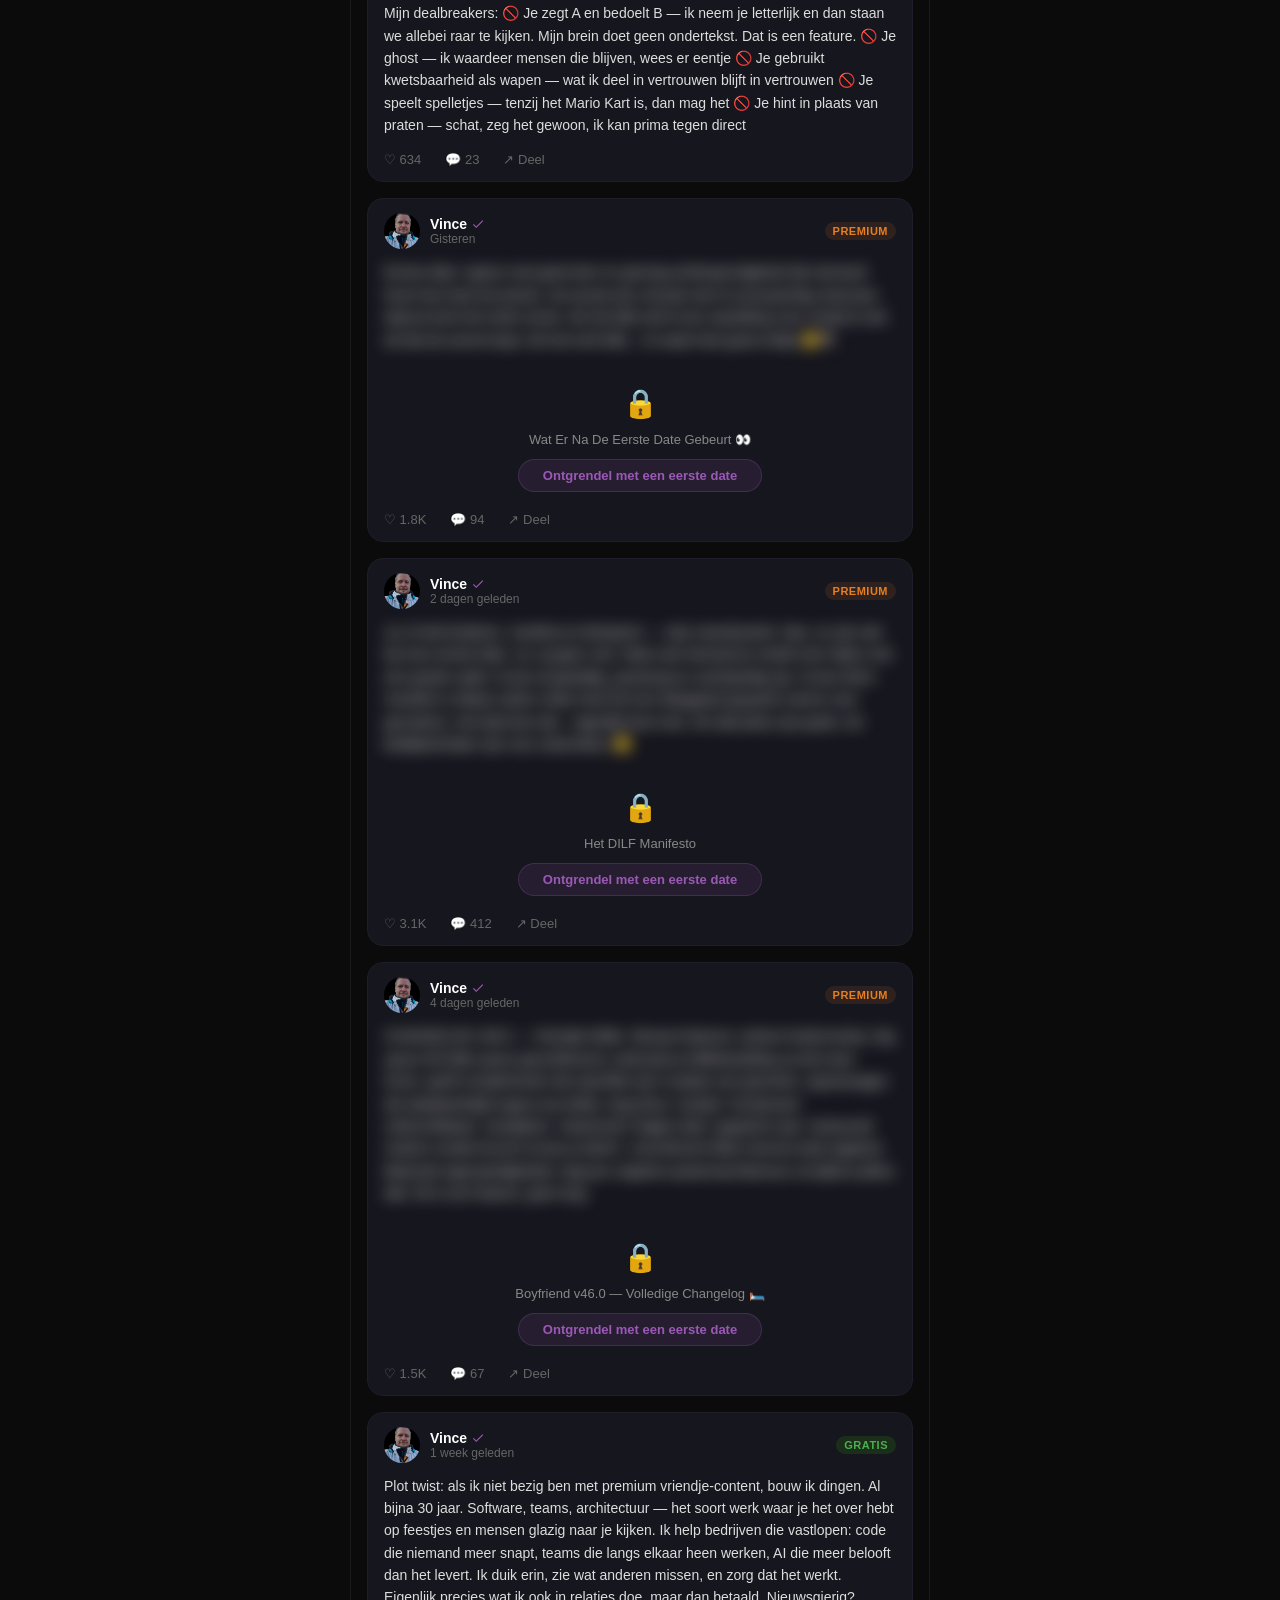
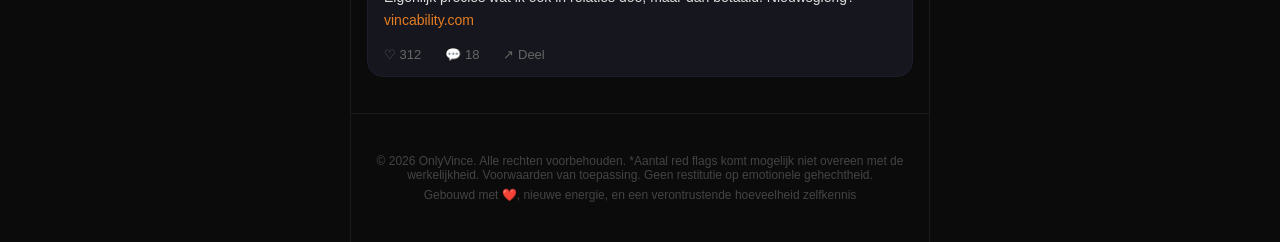
==== commit 73dca140: "Fix Dutch language issues: remove negativity, fix anglicisms - "Vers gescheiden" → "Fresh start" - "" ====
--- a/index2.html
+++ b/index2.html
@@ -41,7 +41,7 @@
       </div>
       <div class="profile-handle">@vavdb</div>
       <div class="profile-bio">
-        46 &middot; Urmond, Limburg 📍 &middot; Papa van 2 (+1 beagle) &middot; CTO overdag, overdenker 's nachts &middot; Fixt je Wi-Fi EN je standaarden voor emotionele beschikbaarheid &middot; Vers gescheiden, factory reset complete ✨
+        46 &middot; Urmond, Limburg 📍 &middot; Papa van 2 (+1 beagle) &middot; CTO overdag, overdenker 's nachts &middot; Fixt je Wi-Fi EN je standaarden voor emotionele beschikbaarheid &middot; Fresh start, factory reset complete ✨
         <span class="fine-print">*Profielhoogte: 186cm. Werkelijke hoogte schommelt rond 174cm. Geen klachten tot nu toe.</span>
       </div>
 
@@ -105,7 +105,7 @@
           <span class="post-label free">Gratis</span>
         </div>
         <div class="post-body">
-          <p class="post-text">Welkom bij OnlyVince 🔥 Dit is mijn dating-profiel, maar dan met betere productiewaarde en zonder tekenlimiet. Ik ben Vince — CTO, vader, en na 13 jaar in de verkeerde relatie eindelijk de versie van mezelf die ik altijd had moeten zijn. Heb het werk gedaan. De therapie. De zelfreflectie. Het hele programma. De buitenkant zegt "directe Nederlander." De binnenkant wil gewoon met z'n hoofd op je schoot op de bank liggen terwijl jij TV kijkt. Swipe right is gratis. Wat daarna komt... dat is premium content 😏</p>
+          <p class="post-text">Welkom bij OnlyVince 🔥 Dit is mijn dating-profiel, maar dan maar dan met meer moeite en zonder woordlimiet. Ik ben Vince — CTO, vader, en de beste versie van mezelf tot nu toe. Bewust single, bewust bezig, en klaar voor iets moois. De buitenkant zegt "directe Nederlander." De binnenkant wil gewoon met z'n hoofd op je schoot op de bank liggen terwijl jij TV kijkt. Swipe right is gratis. Wat daarna komt... dat is premium content 😏</p>
         </div>
         <div class="post-actions">
           <span class="post-action" onclick="showToast('❤️ Dit vind je leuk')">♡ 847</span>
@@ -130,7 +130,7 @@
           <span class="post-label free">Gratis</span>
         </div>
         <div class="post-body">
-          <p class="post-text">Wat je krijgt als je met mij in zee gaat: iemand die voor je kookt (shirtloos als je dat wilt), die je Wi-Fi fixt en daarna vraagt hoe het echt met je gaat. 186cm* Nederlander die massages geeft die langer duren dan 30 seconden. Die je koffiebestelling onthoudt na één keer horen. Die echt luistert — niet het soort "luisteren" waarbij hij al aan het wachten is tot hij weer mag praten. En ja, er zit een beagle bij inbegrepen. Puck is niet onderhandelbaar.</p>
+          <p class="post-text">Wat je krijgt als je met mij in zee gaat: iemand die voor je kookt (zonder shirt als je dat wilt), die je Wi-Fi fixt en daarna vraagt hoe het echt met je gaat. 186cm* Nederlander die massages geeft die langer duren dan 30 seconden. Die je koffiebestelling onthoudt na één keer horen. Die echt luistert — niet het soort "luisteren" waarbij hij al aan het wachten is tot hij weer mag praten. En ja, er zit een beagle bij inbegrepen. Puck is niet onderhandelbaar.</p>
         </div>
         <div class="post-actions">
           <span class="post-action" onclick="showToast('❤️ Dit vind je leuk')">♡ 1.2K</span>
@@ -185,7 +185,7 @@
           <span class="post-label free">Gratis</span>
         </div>
         <div class="post-body">
-          <p class="post-text">Mijn dealbreakers: 🚫 Je zegt A en bedoelt B — ik neem je letterlijk en dan staan we allebei raar te kijken. Mijn brein doet geen ondertekst. Dat is een feature. 🚫 Je ghost — ik heb genoeg dingen zien verdwijnen, wees er niet nog eentje 🚫 Je gebruikt kwetsbaarheid als wapen — wat ik deel in vertrouwen blijft in vertrouwen 🚫 Je speelt spelletjes — tenzij het Mario Kart is, dan mag het 🚫 Je hint in plaats van praten — schat, zeg het gewoon, ik kan prima tegen direct</p>
+          <p class="post-text">Mijn dealbreakers: 🚫 Je zegt A en bedoelt B — ik neem je letterlijk en dan staan we allebei raar te kijken. Mijn brein doet geen ondertekst. Dat is een feature. 🚫 Je ghost — ik waardeer mensen die blijven, wees er eentje 🚫 Je gebruikt kwetsbaarheid als wapen — wat ik deel in vertrouwen blijft in vertrouwen 🚫 Je speelt spelletjes — tenzij het Mario Kart is, dan mag het 🚫 Je hint in plaats van praten — schat, zeg het gewoon, ik kan prima tegen direct</p>
         </div>
         <div class="post-actions">
           <span class="post-action" onclick="showToast('❤️ Dit vind je leuk')">♡ 634</span>
@@ -270,7 +270,7 @@
           <span class="post-label premium">Premium</span>
         </div>
         <div class="post-body">
-          <p class="post-text blurred">CHANGELOG v46.0 — Vriendje Editie. Nieuwe features: actief luistermodus, big spoon EN little spoon gecertificeerd, onthoudt je koffiebestelling na één keer horen, geeft complimenten die specifiek zijn in plaats van generiek, rugmassages die daadwerkelijk ergens toe leiden. Bug fixes: module "emotioneel onbeschikbaar" verwijderd, "antwoordt 3 dagen later" gepatcht naar "antwoordt meteen omdat hij toch al aan je dacht", commitment-fobie memory leak opgelost. Bekende eigenaardigheden: legt per ongeluk systeemarchitectuur uit tijdens pillow talk. Dit is een feature, geen bug.</p>
+          <p class="post-text blurred">CHANGELOG v46.0 — Vriendje Editie. Nieuwe features: actieve luistermodus, big spoon EN little spoon gecertificeerd, onthoudt je koffiebestelling na één keer horen, geeft complimenten die specifiek zijn in plaats van generiek, rugmassages die daadwerkelijk ergens toe leiden. Bug fixes: module "emotioneel onbeschikbaar" verwijderd, "antwoordt 3 dagen later" gepatcht naar "antwoordt meteen omdat hij toch al aan je dacht", commitment-fobie memory leak opgelost. Bekende eigenaardigheden: legt per ongeluk systeemarchitectuur uit tijdens pillow talk. Dit is een feature, geen bug.</p>
         </div>
         <div class="locked-overlay">
           <div class="lock-icon">🔒</div>
@@ -314,7 +314,7 @@
     <!-- Footer -->
     <div class="site-footer">
       <p>&copy; 2026 OnlyVince. Alle rechten voorbehouden. *Aantal red flags komt mogelijk niet overeen met de werkelijkheid. Voorwaarden van toepassing. Geen restitutie op emotionele gehechtheid.</p>
-      <p style="margin-top:6px;">Gebouwd met ❤️, post-scheiding energie, en een verontrustende hoeveelheid zelfkennis</p>
+      <p style="margin-top:6px;">Gebouwd met ❤️, nieuwe energie, en een verontrustende hoeveelheid zelfkennis</p>
     </div>
 
   </div>
